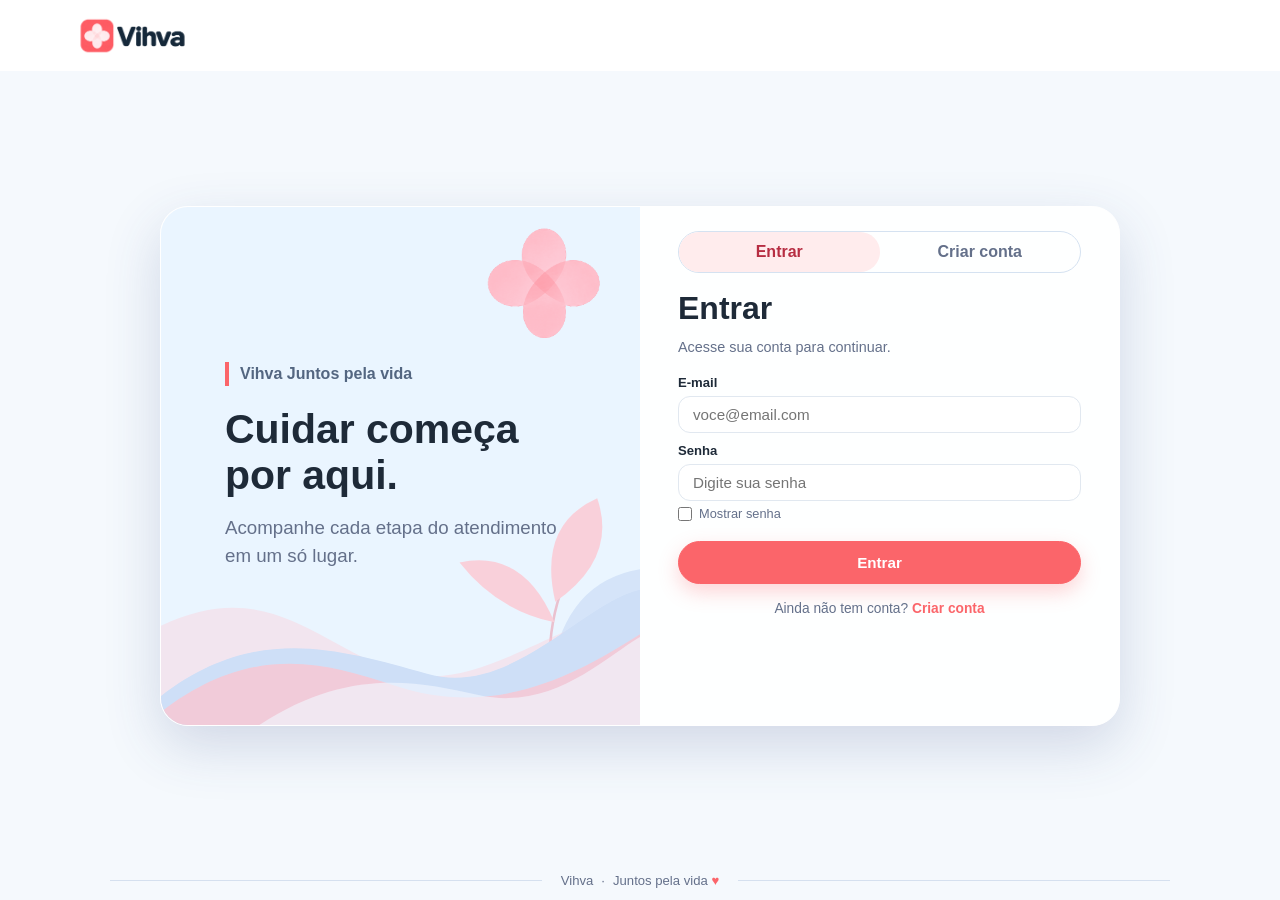
==== index.html @ c9cf81bc "feat: atualiza prototipo do Vihva" ====
<!DOCTYPE html>
<html lang="pt-BR">
<head>
  <meta charset="UTF-8">
  <meta name="viewport" content="width=device-width, initial-scale=1.0">
  <title>Entrar - Vihva</title>
  <link rel="stylesheet" href="assets/style.css">
  <script src="assets/config.js" defer></script>
  <script src="assets/dados-demo.js" defer></script>
  <script src="assets/repositorio-demo.js" defer></script>
  <script src="assets/app.js" defer></script>
</head>
<body>
  <!-- A interface compartilhada carrega somente dados de demonstração locais. -->
  <noscript>Ative o JavaScript para usar a demonstração do Vihva.</noscript>
</body>
</html>
---- assets/style.css ----
/* Entrada única de estilos do Vihva. A ordem das folhas define as prioridades. */
@import url("base.css");
@import url("atendimento.css");
@import url("componentes.css");
@import url("acesso.css");
@import url("sistema.css");
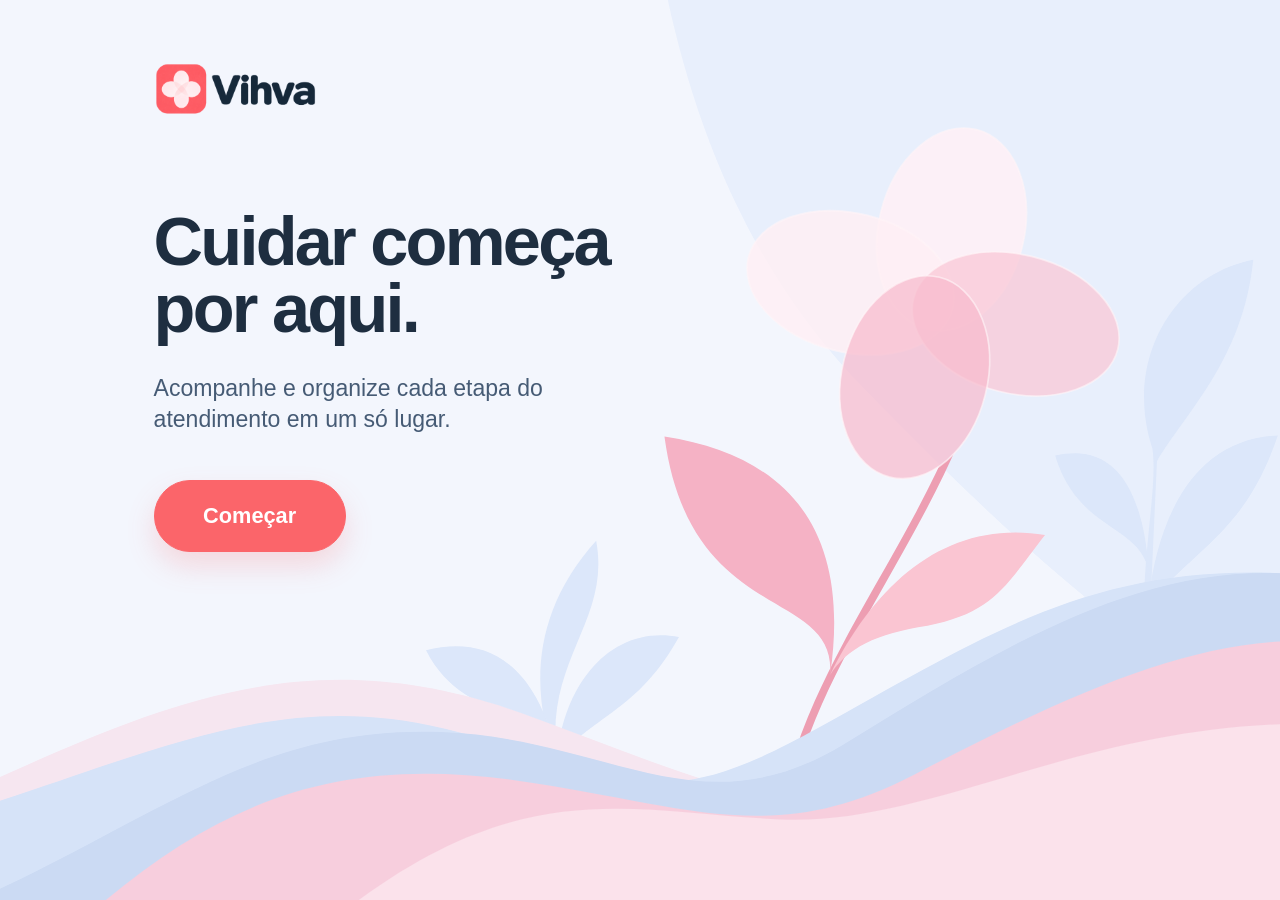
==== commit f1651e14: "feat: substitui login e cadastro de conta por boas-vindas" ====
--- a/index.html
+++ b/index.html
@@ -3,15 +3,19 @@
 <head>
   <meta charset="UTF-8">
   <meta name="viewport" content="width=device-width, initial-scale=1.0">
-  <title>Entrar - Vihva</title>
+  <title>Vihva – Boas-vindas</title>
   <link rel="stylesheet" href="assets/style.css">
-  <script src="assets/config.js" defer></script>
-  <script src="assets/dados-demo.js" defer></script>
-  <script src="assets/repositorio-demo.js" defer></script>
-  <script src="assets/app.js" defer></script>
 </head>
-<body>
-  <!-- A interface compartilhada carrega somente dados de demonstração locais. -->
-  <noscript>Ative o JavaScript para usar a demonstração do Vihva.</noscript>
+<body class="pagina-boas-vindas">
+  <main class="boas-vindas">
+    <div class="boas-vindas-conteudo">
+      <img class="boas-vindas-logo" src="assets/logo-vihva-fiel.svg" alt="Vihva" width="230" height="77">
+      <section class="boas-vindas-texto" aria-labelledby="titulo">
+        <h1 id="titulo">Cuidar começa<br>por aqui.</h1>
+        <p>Acompanhe e organize cada etapa do atendimento em um só lugar.</p>
+        <a class="btn" href="painel.html">Começar</a>
+      </section>
+    </div>
+  </main>
 </body>
 </html>
